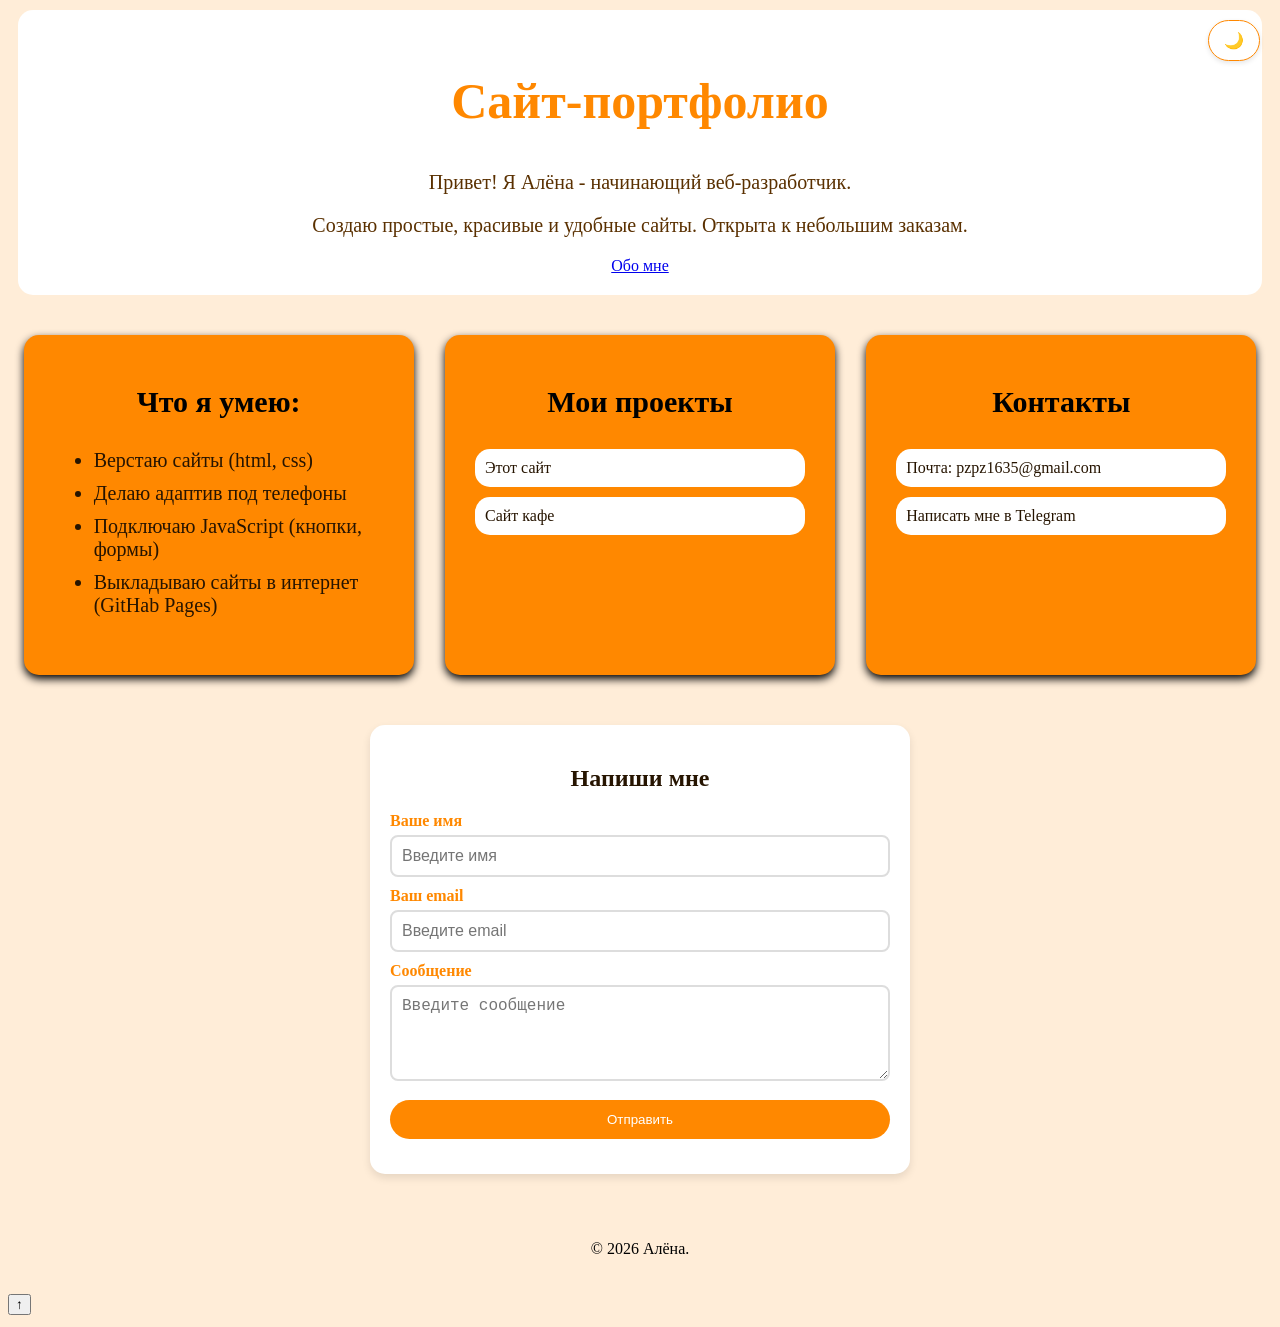
==== index.html @ 58e0bdb5 "Update index.html" ====
<!DOCTYPE html>
<html>
    <head>
        <meta charset="utf-8">
        <title>Портфолио</title>
        <link rel="stylesheet" href="style.css">
        <meta name="viewport" content="width=device-width, initial-scale=1.0">
    </head>
    <body>
        <button class="btn" id="themeToggle">🌙</button>
        <section>
            <h1>Сайт-портфолио</h1>
            <p>Привет! Я Алёна - начинающий веб-разработчик.</p>
            <p>Создаю простые, красивые и удобные сайты. Открыта к небольшим заказам.</p>
            <nav class="hero-btn">
                <a href="about.html" style="display: block;">Обо мне</a>
                <nav class="nav-menu">
                    <a href="#skills" >Навыки</a>
                    <a href="#projects">Проекты</a>
                    <a href="#contacts">Контакты</a>
                </nav>
            </nav>
        </section>
        <div class="menu-contener">
        <div class="card" id="skills">
            <h3>Что я умею:</h3>
            <ul>
                <li>Верстаю сайты (html, css)</li>
                <li>Делаю адаптив под телефоны</li>
                <li>Подключаю JavaScript (кнопки, формы) </li>
                <li>Выкладываю сайты в интернет (GitHab Pages)</li>
            </ul>
        </div>
        <div  class="card" id="projects">
            <h3>Мои проекты</h3>
            <a class="card-btn" href="index.html">Этот сайт</a>
            <a class="card-btn" href="https://pzpz1635-crypto.github.io/cafe-site">Сайт кафе</a>
        </div>
        <div class="card" id="contacts">
            <h3>Контакты</h3>
            <p class="card-btn"  style="cursor: context-menu;">Почта: pzpz1635@gmail.com</p>
            <a href="https://t.me/Bozenkaaaaa" class="card-btn">Написать мне в Telegram</a>
        </div>
        </div>
        <div class="contact-form">
        <h2>Напиши мне</h2>
        <form id="contactForm">
            <label for="name">Ваше имя</label>
            <input type="text" id="name" name="name" placeholder="Введите имя" required>
            <label for="email">Ваш email</label>
            <input type="email" id="email" name="email" placeholder="Введите email" required>
            <label for="message">Сообщение</label>
            <textarea id="massage" name="message" rows="4" placeholder="Введите сообщение" required></textarea>
            <button type="submit">Отправить</button>
        </form>
        </div>
        <footer style="text-align: center; margin-top: 30px; padding: 20px;">
            <p>&copy; 2026  Алёна.</p>
        </footer>
        <button class="btn-up" onclick="scrollToTop()">&uarr;</button>
        <script>
            document.getElementById('themeToggle').addEventListener('click', function(){
                document.body.classList.toggle('dark-mode');
                if (document.body.classList.contains('dark-mode')){
                    this.textContent = '☀️';
                }
                else{
                    this.textContent = '🌙';
                }
            })
            document.getElementById('contactForm').addEventListener('submit', function(e) {
                e.preventDefault();
                
                const name = document.getElementById('name').value;
                const email = document.getElementById('email').value;
                const message = document.getElementById('message').value;
                
                const text = `Новая заявка с портфолио! Имя: ${name}. Email: ${email}. Сообщение: ${message}`;
                
                const part1 = '8821705781:AAGbUvtw7CgN';
                const part2 = 'ElZsSz0F-EElPJ_QlXcWZq4';
                const url = `https://api.telegram.org/bot${part1}${part2}/sendMessage?chat_id=5792028269&text=${encodeURIComponent(text)}`;
                
                fetch(url)
                    .then(response => response.json())
                    .then(data => {
                        if (data.ok) {
                            alert('Спасибо! Я получила твоё сообщение.');
                            document.getElementById('contactForm').reset();
                        } else {
                            alert('Ошибка! Попробуй позже.');
                        }
                    })
                    .catch(() => {
                        alert('Ошибка! Попробуй позже.');
                    });
            });
            function scrollToTop() {
                window.scrollTo({top: 0, behavior:'smooth'});
            }
        </script>
    </body>
</html>
---- style.css ----
html{
    scroll-behavior: smooth;
}
body{
    background: #ffedd8;
}
section{
    background: white;
    padding: 20px;
    margin: 10px;
    text-align: center;
    border-radius: 15px;
    flex-wrap: wrap;
    
}
section h1{
    font-size: 50px;
    color: #ff8800;
}
section p{
    font-size: 20px;
    color: #5a3000;
}
.menu-contener{
    display: flex;
    flex-wrap: wrap;
    padding: auto;
}
.card{
    background: #ff8800;
    height: 300px;
    width: 350px;
    padding: 20px;
    margin: 30px auto;
    border-radius: 15px;
    box-shadow:  0 4px 8px rgb(0, 0, 0.2);
    transition: transform 0.3s, color 0.3s, background 0.3s;
}
.card:hover{
    transform: translateY(-5px);
    color: #ff8800;
    background: white;
}
.card h3{
    text-align: center;
    font-size: 30px;
}
.card li{
    font-size: 20px;
    margin: 10px;
    color: #261400;
}
.card-btn{
    display: flex;
    background: white;
    margin: 10px;
    padding: 10px;
    text-decoration: none;
    border-radius: 15px;
    color: #261400;
    text-align: center;
    transition: color 0.3, background 0.3s;
    cursor: pointer;
}
.card-btn:hover{
    background-color: #261400;
    color: white;
} 
.nav-menu{
    display: none;
}
#themeToggle{
    position: fixed;
    top: 20px;
    right: 20px;
    padding: 10px 15px;
    border-radius: 25px;
    border: 1px solid #ff8800;
    background: white;
    color: #ff8800;
    font-size: 16px;
    cursor: pointer;
    z-index: 100;
    transition: background 0.3s, color 0.3s;
    box-shadow: 0 2px 5px rgba(0, 0, 0, 0.1);
}
#themeToggle:hover{
    background: #ff8800;
    color: white;
}
.dark-mode{
    background: #1a1a1a;
}
.dark-mode section{
    background: #2a2a2a;
    color: #eee;
}
.dark-mode section h1{
    color: #ff8800;
}
.dark-mode section p{
    color: #ccc;
}
.dark-mode .card{
    background: #333;
}
.dark-mode .card h3{
    color: #ff8800;
}
.dark-mode .card li{
    color: #ddd;
}
.dark-mode .card-btn{
    background: #444;
    color: #ddd;
}
.dark-mode .card-btn:hover{
    background: #ff8800;
    color: #1a1a1a;
}
.dark-mode .nav-menu a{
    color: #ff8800;
}
.dark-mode #themeToggle{
    background: #333;
    color: #ff8800;
    border: 1px solid #ff8800;
}
.dark-mode .contact-form{
    background: #2a2a2a;
}
.dark-mode .contact-form h2{
    color: #ff8800;
}
.dark-mode .contact-form label{
    color: #ff8800;
}
.dark-mode .contact-form input,
.dark-mode .contact-form textarea{
    background: #444;
    border: 2px solid #333;
}
.dark-mode .contact-form button{
    background: #333;
    color: #ff8800;
    transition: background 0.3s;
}
.dark-mode .contact-form button:hover{
    background: #1a1a1a;
}
.contact-form{
    max-width: 500px;
    margin: 20px auto;
    padding: 20px;
    background: white;
    border-radius: 15px;
    box-shadow: 0 4px 8px rgba(0, 0, 0, 0.1);
}
.contact-form label{
    display: block;
    margin-top: 10px;
    color: #ff8800;
    font-weight: bold;
}
.contact-form input,
.contact-form textarea{
    width: 100%;
    padding: 10px;
    margin-top: 5px;
    border: 2px solid #ddd;
    border-radius: 8px;
    font-size: 16px;
    box-sizing: border-box;
}
.contact-form button{
    width: 100%;
    margin: 15px auto;
    padding: 12px;
    background: #ff8800;
    color: white;
    border: none;
    border-radius: 25px;
    cursor: pointer;
    transition: background 0.3s;
}
.contact-form button:hover{
    background: #261400;
}
.contact-form h2{
    text-align: center;
    color: #261400;
}
@media (max-width:768px){
    section{
        display: block;
        margin: 10px 0;
    }
    section h1{
        font-size: 40px;
    }
    section p{
        font-size: 20px;
    }
    .menu-contener{
        flex-direction: column;
       align-items: center;
       justify-content: center;
    }
    .card{
       width: 90%;
       height: auto;
       margin: 10px auto;
    }
    .nav-menu{
        display: block;
        text-align: center;
        margin: 20px 0;
    }
    .nav-menu a{
        display: inline-block;
        margin: 5px 15px;
        text-decoration: none;
        color: #ff8800;
        font-weight: bold;
        font-size: 18px;
    }
}
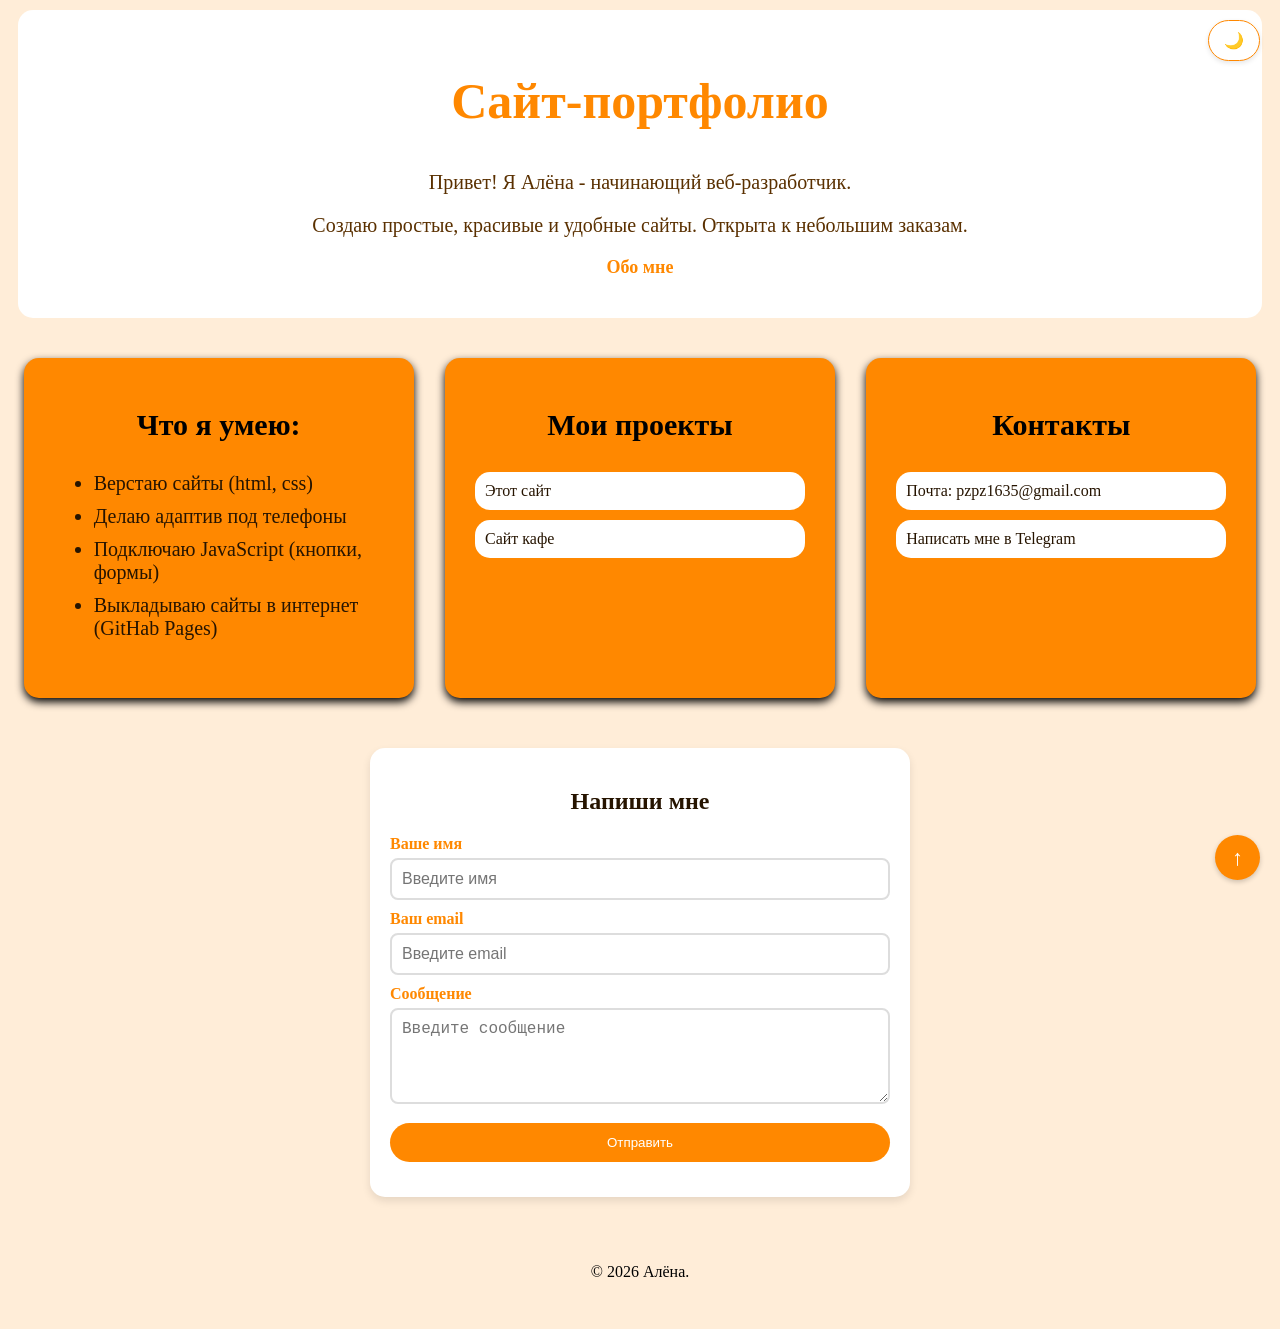
==== commit 588e6f30: "Update index.html" ====
--- a/index.html
+++ b/index.html
@@ -70,6 +70,7 @@
             })
             document.getElementById('contactForm').addEventListener('submit', function(e) {
                 e.preventDefault();
+                alert('Кнопка работает')
                 
                 const name = document.getElementById('name').value;
                 const email = document.getElementById('email').value;
--- a/style.css
+++ b/style.css
@@ -33,7 +33,7 @@
     padding: 20px;
     margin: 30px auto;
     border-radius: 15px;
-    box-shadow:  0 4px 8px rgb(0, 0, 0.2);
+    box-shadow:  0 4px 8px rgb(0, 0, 0);
     transition: transform 0.3s, color 0.3s, background 0.3s;
 }
 .card:hover{
@@ -59,7 +59,7 @@
     border-radius: 15px;
     color: #261400;
     text-align: center;
-    transition: color 0.3, background 0.3s;
+    transition: color 0.3s, background 0.3s;
     cursor: pointer;
 }
 .card-btn:hover{
@@ -68,6 +68,19 @@
 } 
 .nav-menu{
     display: none;
+}
+.hero-btn{
+    display: block;
+    text-align: center;
+    margin: 20px 0;
+}
+.hero-btn a{
+    display: inline-block;
+    margin: 5px 15px;
+    text-decoration: none;
+    color: #ff8800;
+    font-weight: bold;
+    font-size: 18px;
 }
 #themeToggle{
     position: fixed;
@@ -103,11 +116,22 @@
 }
 .dark-mode .card{
     background: #333;
+    transition: none;
 }
 .dark-mode .card h3{
     color: #ff8800;
 }
 .dark-mode .card li{
+    color: #ddd;
+}
+.dark-mode .card-1{
+    background: #333;
+    transition: none;
+}
+.dark-mode .card-1 h3{
+    color: #ff8800;
+}
+.dark-mode .card-1 p{
     color: #ddd;
 }
 .dark-mode .card-btn{
@@ -190,6 +214,52 @@
     text-align: center;
     color: #261400;
 }
+.btn-up{
+    position: fixed;
+    bottom: 20px;
+    border-radius: 50%;
+    right: 20px;
+    width: 45px;
+    height: 45px;
+    background: #ff8800;
+    color: white;
+    font-size: 22px;
+    border: none;
+    cursor: pointer;
+    z-index: 100;
+    box-shadow: 0 2px 5px rgba(0, 0, 0, 0.2);
+}
+.btn-up:hover{
+    background: #261400;
+}
+.card-1{
+    border-radius: 15px;
+    background: white;
+    color:#261400;
+    margin: 25px;
+    padding: 25px;
+    box-shadow: 0 4px 8px rgba(0, 0, 0, 0.1);
+}
+.card-1 p{
+    font-size: 22px;
+    padding: 10px;
+    margin: 10px;
+    color: #261400;
+}
+.card-1 li{
+    color: #ff8800;
+    font-size: 22px;
+}
+.card-1 h2{
+    text-align: center;
+    color: #ff8800;
+    font-size: 30px;
+}
+.menu-contener-1{
+    display: block;
+    flex-wrap: wrap;
+    padding: auto;
+}
 @media (max-width:768px){
     section{
         display: block;
@@ -206,10 +276,21 @@
        align-items: center;
        justify-content: center;
     }
+    .menu-contener-1{
+        flex-direction: column;
+       align-items: center;
+       justify-content: center;
+    }
     .card{
        width: 90%;
        height: auto;
        margin: 10px auto;
+    }
+    .card-1{
+       width: 88%;
+       max-width: 700px;
+       height: auto;
+       margin: 15px auto;
     }
     .nav-menu{
         display: block;
@@ -224,4 +305,4 @@
         font-weight: bold;
         font-size: 18px;
     }
-}+}
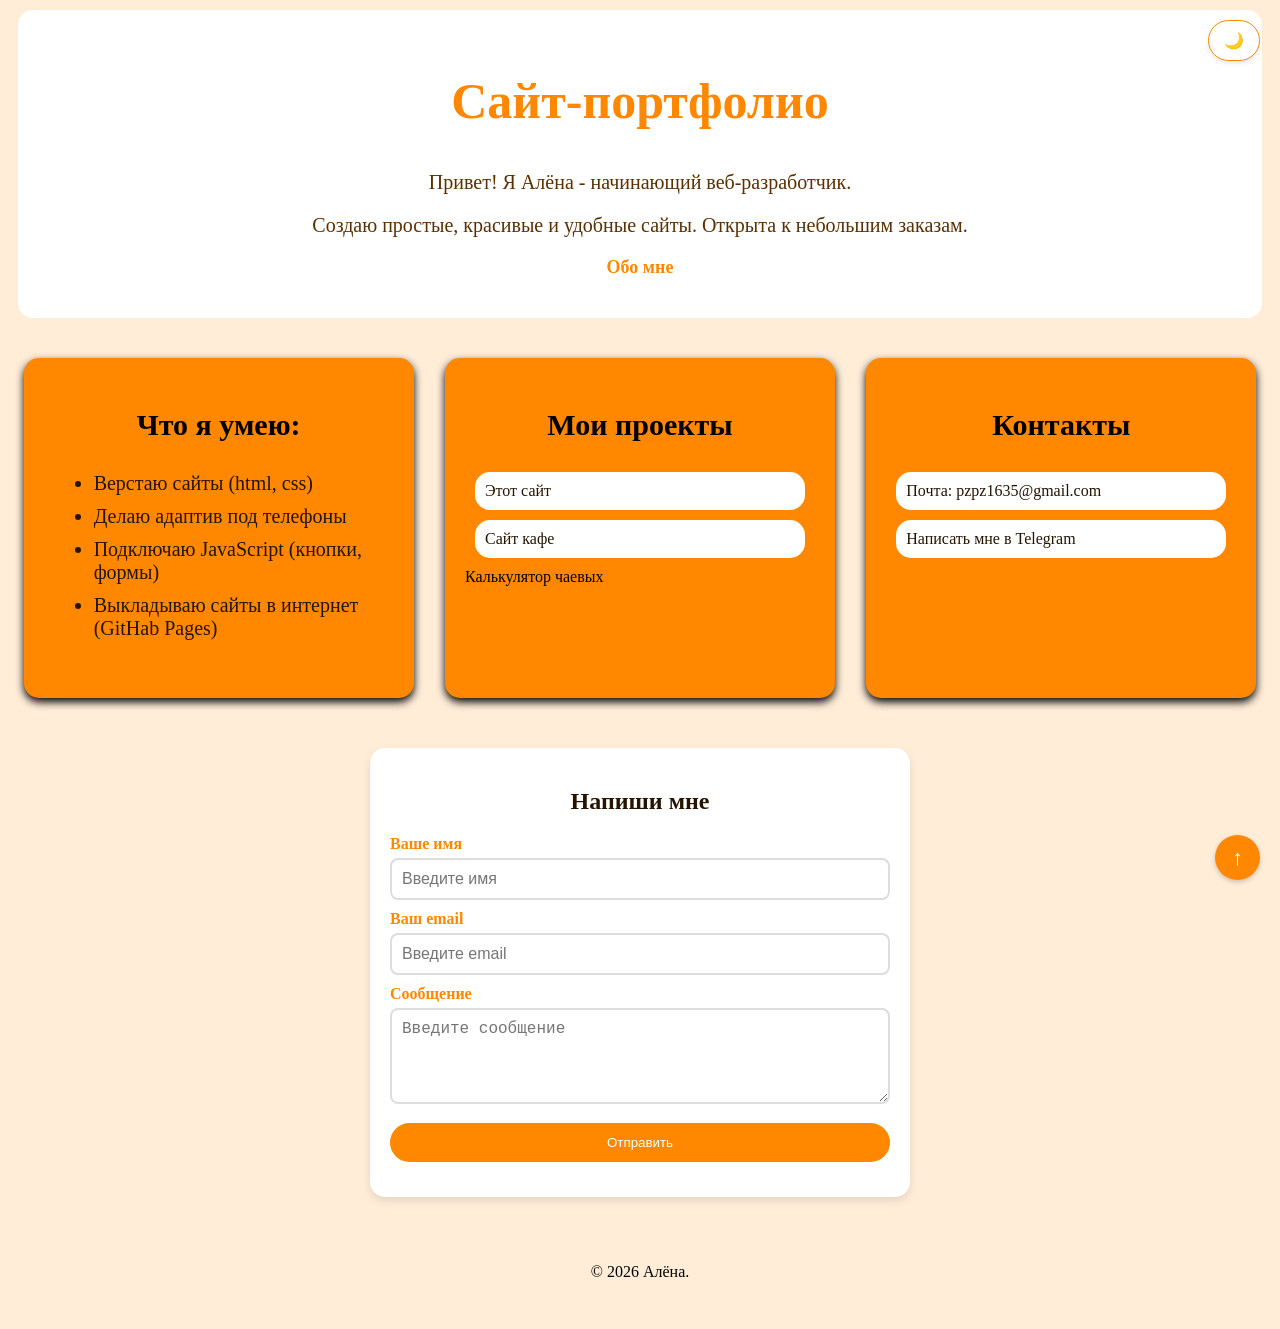
==== commit 21e2f3f2: "Update index.html" ====
--- a/index.html
+++ b/index.html
@@ -35,6 +35,7 @@
             <h3>Мои проекты</h3>
             <a class="card-btn" href="index.html">Этот сайт</a>
             <a class="card-btn" href="https://pzpz1635-crypto.github.io/cafe-site">Сайт кафе</a>
+            </a class="card-btn" href="https://pzpz1635-crypto.github.io/calculate/"> Калькулятор чаевых</a>
         </div>
         <div class="card" id="contacts">
             <h3>Контакты</h3>
@@ -44,7 +45,7 @@
         </div>
         <div class="contact-form">
         <h2>Напиши мне</h2>
-        <form id="contactForm">
+        <form>
             <label for="name">Ваше имя</label>
             <input type="text" id="name" name="name" placeholder="Введите имя" required>
             <label for="email">Ваш email</label>
@@ -68,34 +69,6 @@
                     this.textContent = '🌙';
                 }
             })
-            document.getElementById('contactForm').addEventListener('submit', function(e) {
-                e.preventDefault();
-                alert('Кнопка работает')
-                
-                const name = document.getElementById('name').value;
-                const email = document.getElementById('email').value;
-                const message = document.getElementById('message').value;
-                
-                const text = `Новая заявка с портфолио! Имя: ${name}. Email: ${email}. Сообщение: ${message}`;
-                
-                const part1 = '8821705781:AAGbUvtw7CgN';
-                const part2 = 'ElZsSz0F-EElPJ_QlXcWZq4';
-                const url = `https://api.telegram.org/bot${part1}${part2}/sendMessage?chat_id=5792028269&text=${encodeURIComponent(text)}`;
-                
-                fetch(url)
-                    .then(response => response.json())
-                    .then(data => {
-                        if (data.ok) {
-                            alert('Спасибо! Я получила твоё сообщение.');
-                            document.getElementById('contactForm').reset();
-                        } else {
-                            alert('Ошибка! Попробуй позже.');
-                        }
-                    })
-                    .catch(() => {
-                        alert('Ошибка! Попробуй позже.');
-                    });
-            });
             function scrollToTop() {
                 window.scrollTo({top: 0, behavior:'smooth'});
             }
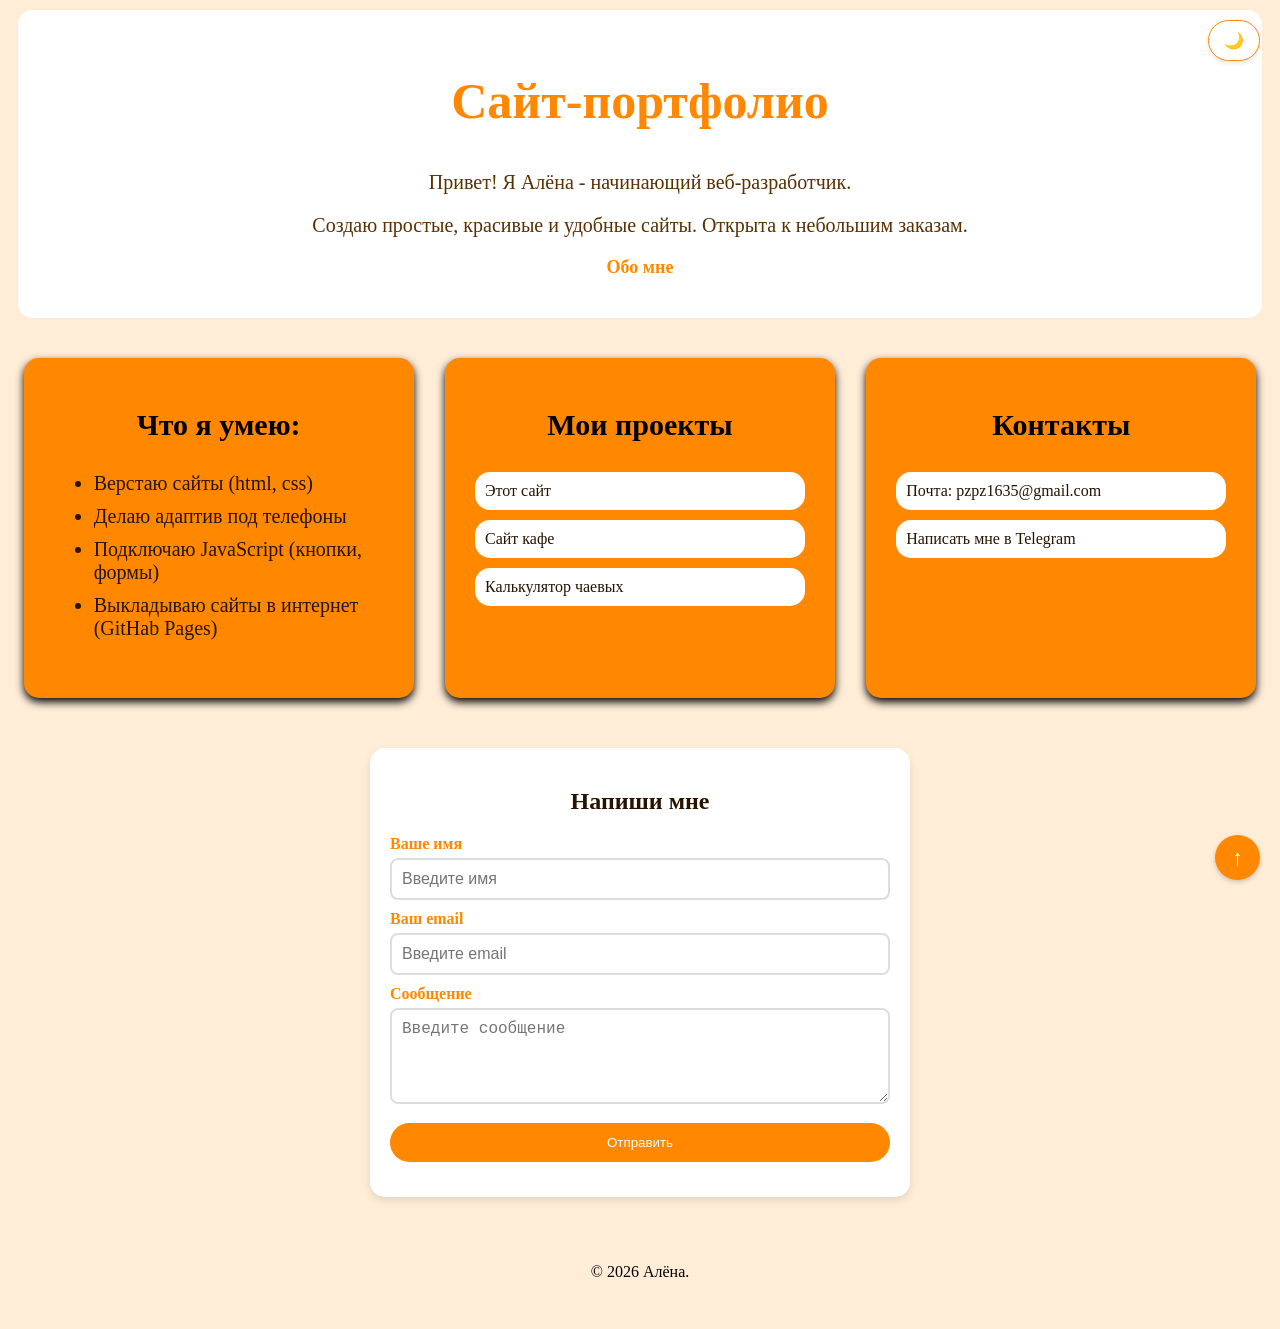
==== commit 3e0aec23: "Update index.html" ====
--- a/index.html
+++ b/index.html
@@ -35,7 +35,7 @@
             <h3>Мои проекты</h3>
             <a class="card-btn" href="index.html">Этот сайт</a>
             <a class="card-btn" href="https://pzpz1635-crypto.github.io/cafe-site">Сайт кафе</a>
-            </a class="card-btn" href="https://pzpz1635-crypto.github.io/calculate/"> Калькулятор чаевых</a>
+            <a class="card-btn" href="https://pzpz1635-crypto.github.io/calculate/"> Калькулятор чаевых</a>
         </div>
         <div class="card" id="contacts">
             <h3>Контакты</h3>
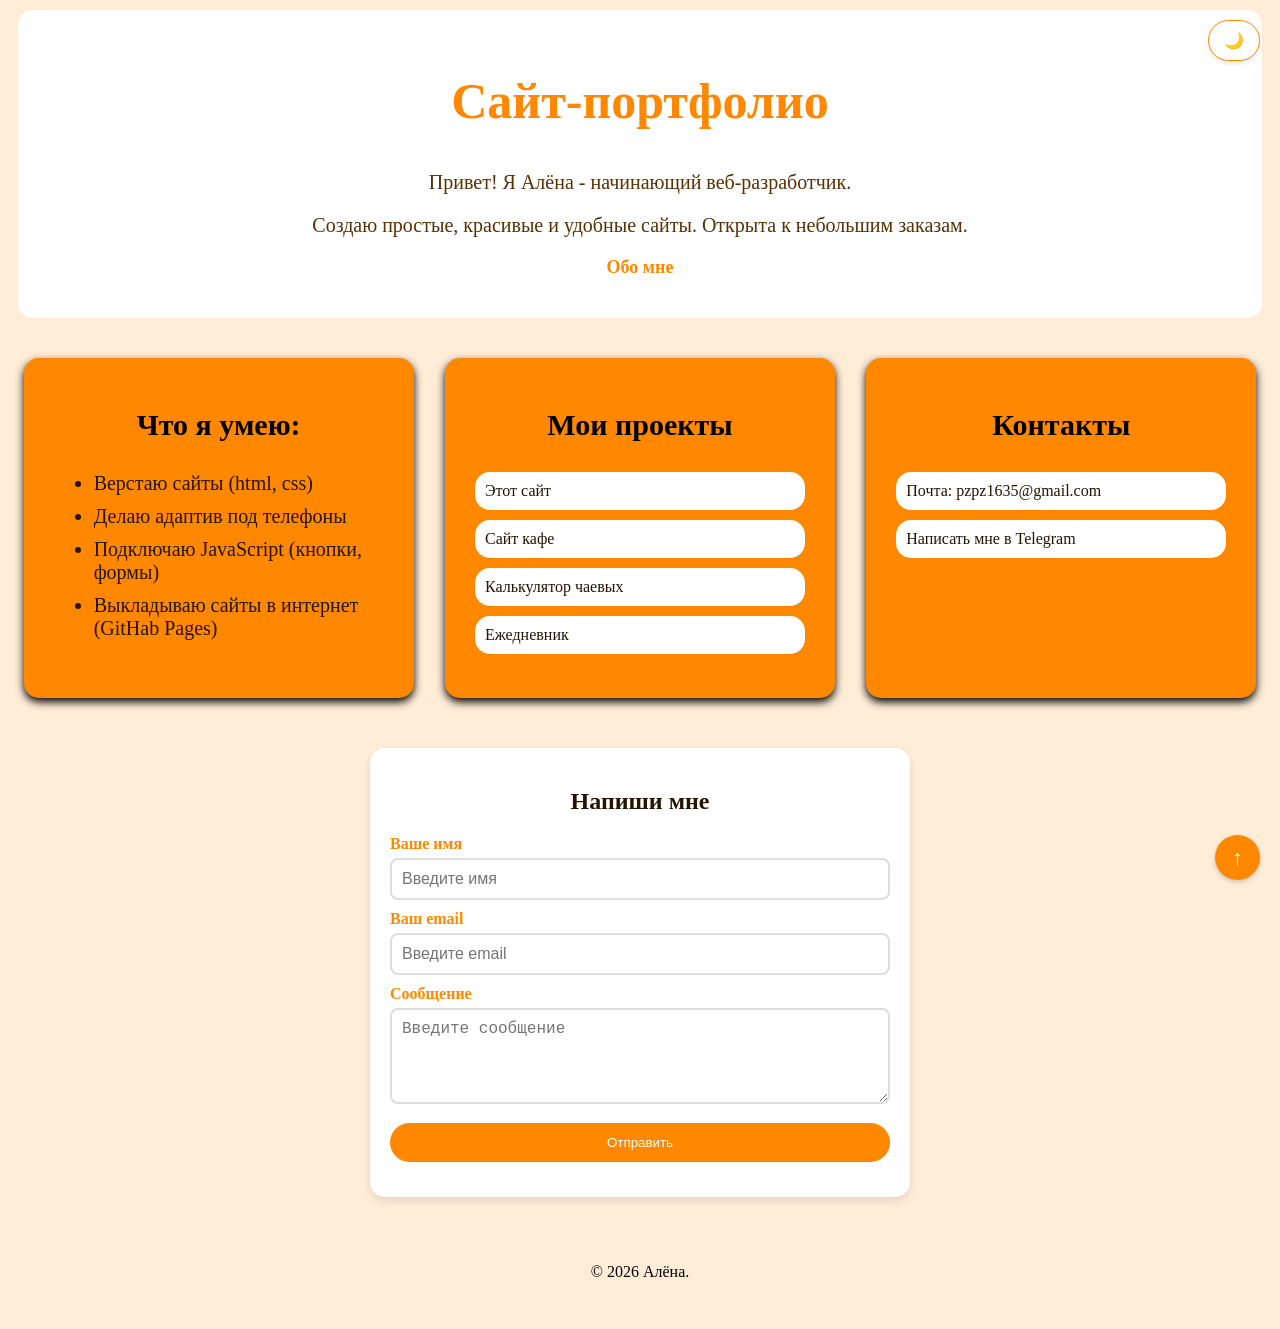
==== commit cadf7f3f: "Update index.html" ====
--- a/index.html
+++ b/index.html
@@ -36,6 +36,7 @@
             <a class="card-btn" href="index.html">Этот сайт</a>
             <a class="card-btn" href="https://pzpz1635-crypto.github.io/cafe-site">Сайт кафе</a>
             <a class="card-btn" href="https://pzpz1635-crypto.github.io/calculate/"> Калькулятор чаевых</a>
+            <a class="card-btn" href="https://pzpz1635-crypto.github.io/todo/">Ежедневник</a>
         </div>
         <div class="card" id="contacts">
             <h3>Контакты</h3>
